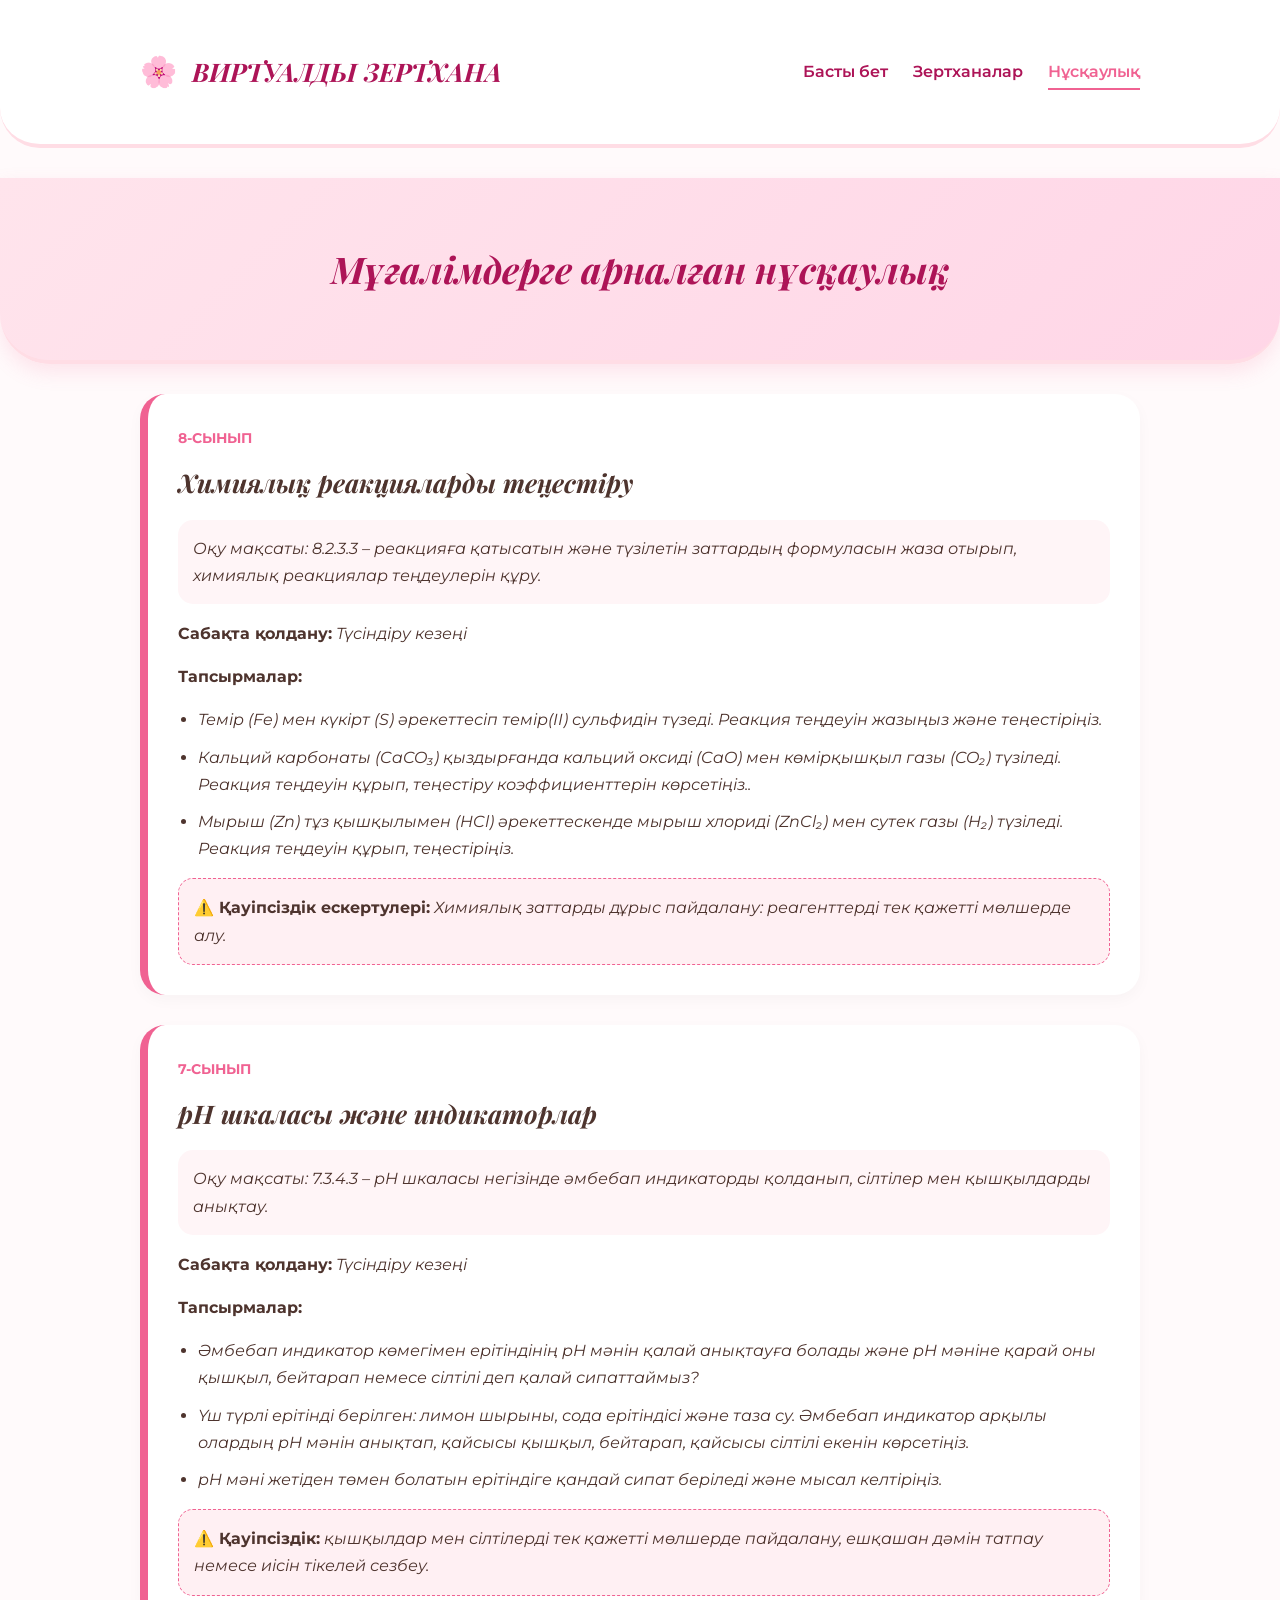
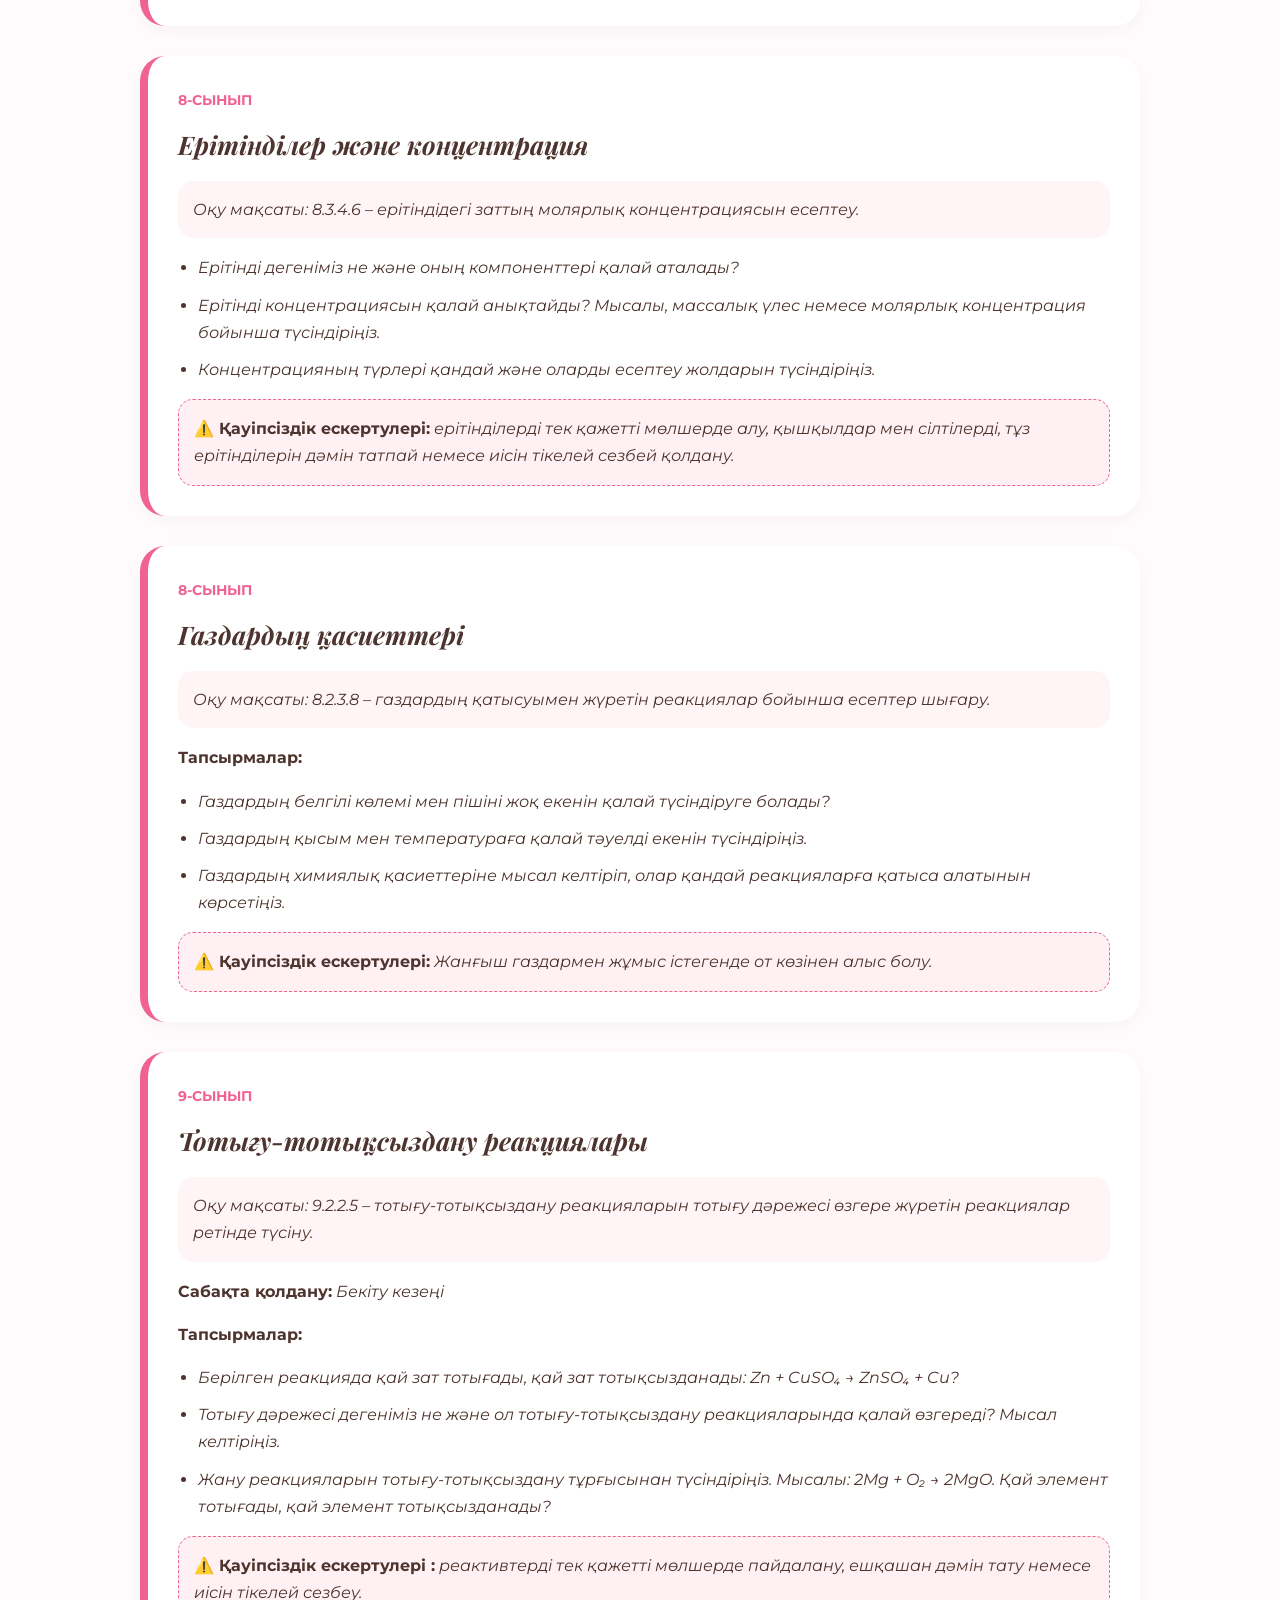
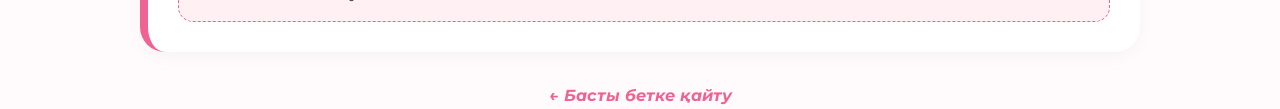
==== guide.html @ 5127b4e3 "Update guide.html" ====
<!DOCTYPE html>
<html lang="kk">
<head>
    <meta charset="UTF-8">
    <meta name="viewport" content="width=device-width, initial-scale=1.0">
    <title>Нұсқаулықтар | Айғаным Бақытжанқызы</title>
    <link href="https://fonts.googleapis.com/css2?family=Montserrat:ital,wght@0,400;1,400&family=Playfair+Display:ital,wght@1,700&display=swap" rel="stylesheet">
    <style>
        /* ПАСТЕЛЬДІ ТҮСТЕР */
        :root {
            --bg: #fffafb;
            --pink-light: #ffdde5;
            --pink-main: #f06292;
            --text: #4e342e;

    /* Батырмалар үшін қосылған айнымалылар */
    --dark-pink: #ad1457;
    --accent-pink: #f06292;
}
        

        body {
            font-family: 'Montserrat', sans-serif;
            background-color: var(--bg);
            color: var(--text);
            margin: 0;
            line-height: 1.7;
        }
        .container {
    width: 90%;
    max-width: 1000px;
    margin: 0 auto;
} /* <- бұл жабу керек еді */
/* ===== НҰСҚАУЛЫҚ БӨЛІМІ ===== */

.guide-hero {
    background: linear-gradient(135deg, #ffe4ec, #ffd6e7);
    padding: 60px 20px;
    text-align: center;
    border-radius: 0 0 50px 50px;
    box-shadow: 0 8px 20px rgba(240, 98, 146, 0.15);
}

.guide-hero h1 {
    font-family: 'Playfair Display', serif;
    font-style: italic;
    color: #ad1457;
    font-size: 2.3rem;
    margin: 0;
}
        header {
            text-align: center;
            padding: 40px 20px;
            background: white;
            border-bottom: 4px solid var(--pink-light);
            border-radius: 0 0 40px 40px;
            margin-bottom: 30px;
        }

        h1 {
            font-family: 'Playfair Display', serif;
            font-style: italic;
            color: var(--pink-main);
            font-size: 2.2rem;
            margin: 0;
        }
        /* ===== НАВИГАЦИЯ ===== */

.nav-menu {
    display: flex;
    gap: 25px;
}

.nav-menu a {
    text-decoration: none;
    color: #ad1457;
    font-weight: 600;
    position: relative;
    transition: 0.3s;
}

.nav-menu a:hover {
    color: #f06292;
}

.nav-menu a::after {
    content: "";
    position: absolute;
    left: 0;
    bottom: -5px;
    width: 0;
    height: 2px;
    background: #f06292;
    transition: 0.3s;
}

.nav-menu a:hover::after {
    width: 100%;
}

/* Актив бет */
.nav-menu a.active {
    color: #f06292;
}

.nav-menu a.active::after {
    width: 100%;
}

        .card {
            background: white;
            border-radius: 25px;
            padding: 30px;
            margin-bottom: 30px;
            box-shadow: 0 5px 15px rgba(0,0,0,0.03);
            border-left: 8px solid var(--pink-main);
        }

        .class-label {
            font-weight: bold;
            color: var(--pink-main);
            font-size: 0.9rem;
            text-transform: uppercase;
        }

        h2 {
            font-family: 'Playfair Display', serif;
            font-style: italic;
            margin: 10px 0;
            font-size: 1.6rem;
        }

        .info-block {
            background: #fff5f7;
            padding: 15px;
            border-radius: 15px;
            margin: 15px 0;
            font-style: italic;
        }

        ul { padding-left: 20px; }
        ul li { margin-bottom: 10px; font-style: italic; }

        .safety {
            background: #fff0f3;
            padding: 15px;
            border-radius: 15px;
            border: 1px dashed var(--pink-main);
            margin-top: 15px;
        }

        .btn-back {
            display: block;
            text-align: center;
            margin-top: 20px;
            color: var(--pink-main);
            text-decoration: none;
            font-weight: bold;
            font-style: italic;
        }
        /* БАТЫРМАЛАР СТИЛІ */
.btn {
    display: inline-block;
    padding: 12px 25px;
    border-radius: 50px;
    text-decoration: none;
    font-weight: bold;
    font-style: italic;
    transition: 0.3s;
    border: none;
    cursor: pointer;
}

.btn-primary {
    background-color: var(--dark-pink);
    color: white;
}

.btn-primary:hover {
    background-color: var(--accent-pink);
    box-shadow: 0 5px 15px rgba(244, 143, 177, 0.4);
}

.btn-outline {
    background-color: transparent;
    color: var(--dark-pink);
    border: 2px solid var(--accent-pink);
}

.btn-outline:hover {
    background-color: var(--accent-pink);
    color: white;
}

/* ИНФОРМАЦИЯЛЫҚ БЛОКТАР (Теория/Мақсаты) */
.info-box {
    background: #fff5f7;
    border-left: 5px solid var(--accent-pink);
    padding: 15px;
    margin: 15px 0;
    border-radius: 0 15px 15px 0;
    font-style: italic;
}

/* ФУТЕРДЕГІ СІЛТЕМЕЛЕР */
.footer-links {
    text-align: center;
    margin-top: 40px;
    padding-top: 20px;
    border-top: 1px solid #fce4ec;
}

.back-link {
    color: var(--dark-pink);
    text-decoration: none;
    font-weight: bold;
}
    </style>
</head>
<body>
     <header class="header">
    <div class="container">
        <div style="display:flex; justify-content:space-between; align-items:center;">
            
            <div style="display:flex; align-items:center; gap:15px;">
                <div style="font-size:30px;">🌸</div>
                <h2 style="color:#ad1457;">ВИРТУАЛДЫ ЗЕРТХАНА</h2>
            </div>

            <nav class="nav-menu">
               <a href="index.html">Басты бет</a>
                <a href="labs.html">Зертханалар</a>
                <a href="guide.html" class="active">Нұсқаулық</a>
            </nav>

        </div>
    </div>
</header>


    <header class="guide-hero">
    <h1>Мұғалімдерге арналған нұсқаулық</h1>
</header>


<div class="container">

    <div class="card">
        <span class="class-label">8-СЫНЫП</span>
        <h2>Химиялық реакцияларды теңестіру</h2>
        <div class="info-block">
            Оқу мақсаты: 8.2.3.3 – реакцияға қатысатын және түзілетін заттардың формуласын жаза отырып, химиялық реакциялар теңдеулерін құру.
        </div>
        <p><b>Сабақта қолдану:</b> <i>Түсіндіру кезеңі</i></p>
         <p><b>Тапсырмалар:</b> </p>
        <ul>
            <li>Темір (Fe) мен күкірт (S) әрекеттесіп темір(II) сульфидін түзеді. Реакция теңдеуін жазыңыз және теңестіріңіз.</li>
            <li>Кальций карбонаты (CaCO₃) қыздырғанда кальций оксиді (CaO) мен көмірқышқыл газы (CO₂) түзіледі. Реакция теңдеуін құрып, теңестіру коэффициенттерін көрсетіңіз..</li>
            <li>Мырыш (Zn) тұз қышқылымен (HCl) әрекеттескенде мырыш хлориді (ZnCl₂) мен сутек газы (H₂) түзіледі. Реакция теңдеуін құрып, теңестіріңіз.</li>
        </ul>
        <div class="safety">
            <b>⚠️ Қауіпсіздік ескертулері:</b> <i>Химиялық заттарды дұрыс пайдалану: реагенттерді тек қажетті мөлшерде алу.
</i>
        </div>
    </div>

    <div class="card">
        <span class="class-label">7-СЫНЫП</span>
        <h2>рН шкаласы және индикаторлар</h2>
        <div class="info-block">
            Оқу мақсаты: 7.3.4.3 – рН шкаласы негізінде әмбебап индикаторды қолданып, сілтілер мен қышқылдарды анықтау.
        </div>
        <p><b>Сабақта қолдану:</b> <i>Түсіндіру кезеңі</i></p>
         <p><b>Тапсырмалар:</b> </p>
        <ul>
            <li> Әмбебап индикатор көмегімен ерітіндінің рН мәнін қалай анықтауға болады және рН мәніне қарай оны қышқыл, бейтарап немесе сілтілі деп қалай сипаттаймыз?</li>
            <li>Үш түрлі ерітінді берілген: лимон шырыны, сода ерітіндісі және таза су. Әмбебап индикатор арқылы олардың рН мәнін анықтап, қайсысы қышқыл, бейтарап, қайсысы сілтілі екенін көрсетіңіз.</li>
            <li>pH мәні жетіден төмен болатын ерітіндіге қандай сипат беріледі және мысал келтіріңіз.</li>
        </ul>
        <div class="safety">
            <b>⚠️ Қауіпсіздік:</b> <i>қышқылдар мен сілтілерді тек қажетті мөлшерде пайдалану, ешқашан дәмін татпау немесе иісін тікелей сезбеу.</i>
        </div>
    </div>

    <div class="card">
        <span class="class-label">8-СЫНЫП</span>
        <h2>Ерітінділер және концентрация</h2>
        <div class="info-block">
            Оқу мақсаты: 8.3.4.6 – ерітіндідегі заттың молярлық концентрациясын есептеу.
        </div>
        <ul class="tasks">
            <li>Ерітінді дегеніміз не және оның компоненттері қалай аталады?</li>
            <li>Ерітінді концентрациясын қалай анықтайды? Мысалы, массалық үлес немесе молярлық концентрация бойынша түсіндіріңіз.</li>
            <li>Концентрацияның түрлері қандай және оларды есептеу жолдарын түсіндіріңіз.</li>
        </ul>
        <div class="safety">
            <b>⚠️ Қауіпсіздік ескертулері:</b> <i>ерітінділерді тек қажетті мөлшерде алу, қышқылдар мен сілтілерді, тұз ерітінділерін дәмін татпай немесе иісін тікелей сезбей қолдану.</i>
        </div>
    </div>

    <div class="card">
        <span class="class-label">8-СЫНЫП</span>
        <h2>Газдардың қасиеттері</h2>
        <div class="info-block">
            Оқу мақсаты: 8.2.3.8 – газдардың қатысуымен жүретін реакциялар бойынша есептер шығару.
        </div>
         <p><b>Тапсырмалар:</b> </p>
        <ul>
            <li>Газдардың белгілі көлемі мен пішіні жоқ екенін қалай түсіндіруге болады?</li>
            <li>Газдардың қысым мен температураға қалай тәуелді екенін түсіндіріңіз.</li>
             <li>Газдардың химиялық қасиеттеріне мысал келтіріп, олар қандай реакцияларға қатыса алатынын көрсетіңіз.</li>
        </ul>
        <div class="safety">
            <b>⚠️ Қауіпсіздік ескертулері:</b> <i>Жанғыш газдармен жұмыс істегенде от көзінен алыс болу.</i>
        </div>
    </div>

    <div class="card">
        <span class="class-label">9-СЫНЫП</span>
        <h2>Тотығу-тотықсыздану реакциялары</h2>
        <div class="info-block">
            Оқу мақсаты: 9.2.2.5 – тотығу-тотықсыздану реакцияларын тотығу дәрежесі өзгере жүретін реакциялар ретінде түсіну.
        </div>
        <p><b>Сабақта қолдану:</b> <i>Бекіту кезеңі</i></p>
         <p><b>Тапсырмалар:</b> </p>
        <ul>
            <li>Берілген реакцияда қай зат тотығады, қай зат тотықсызданады: Zn + CuSO₄ → ZnSO₄ + Cu?</li>
            <li>Тотығу дәрежесі дегеніміз не және ол тотығу-тотықсыздану реакцияларында қалай өзгереді? Мысал келтіріңіз.</li>
            <li> Жану реакцияларын тотығу-тотықсыздану тұрғысынан түсіндіріңіз. Мысалы: 2Mg + O₂ → 2MgO. Қай элемент тотығады, қай элемент тотықсызданады?</li>
        </ul>
        <div class="safety">
            <b>⚠️ Қауіпсіздік ескертулері :</b> <i>реактивтерді тек қажетті мөлшерде пайдалану, ешқашан дәмін тату немесе иісін тікелей сезбеу.
</i>
        </div>
    </div>

    <a href="index.html" class="btn-back">← Басты бетке қайту</a>
</div>

</body>
</html>
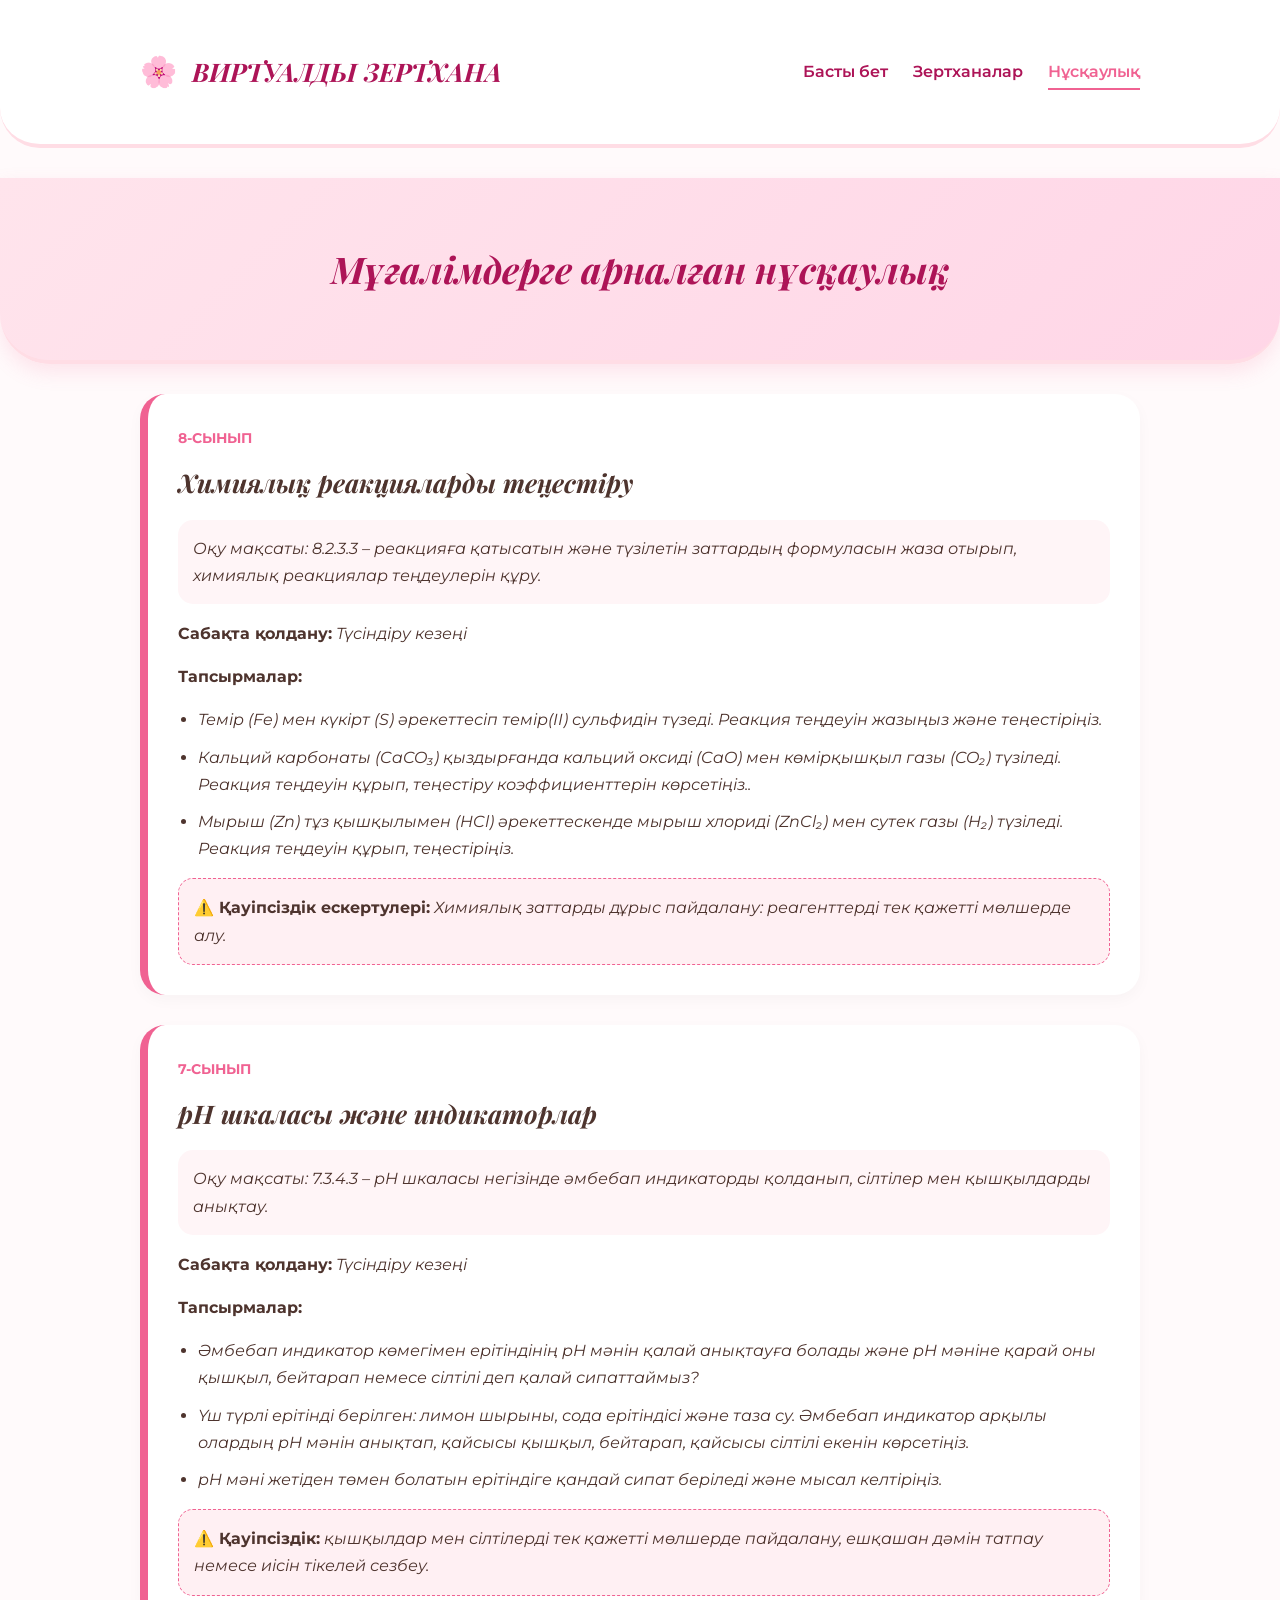
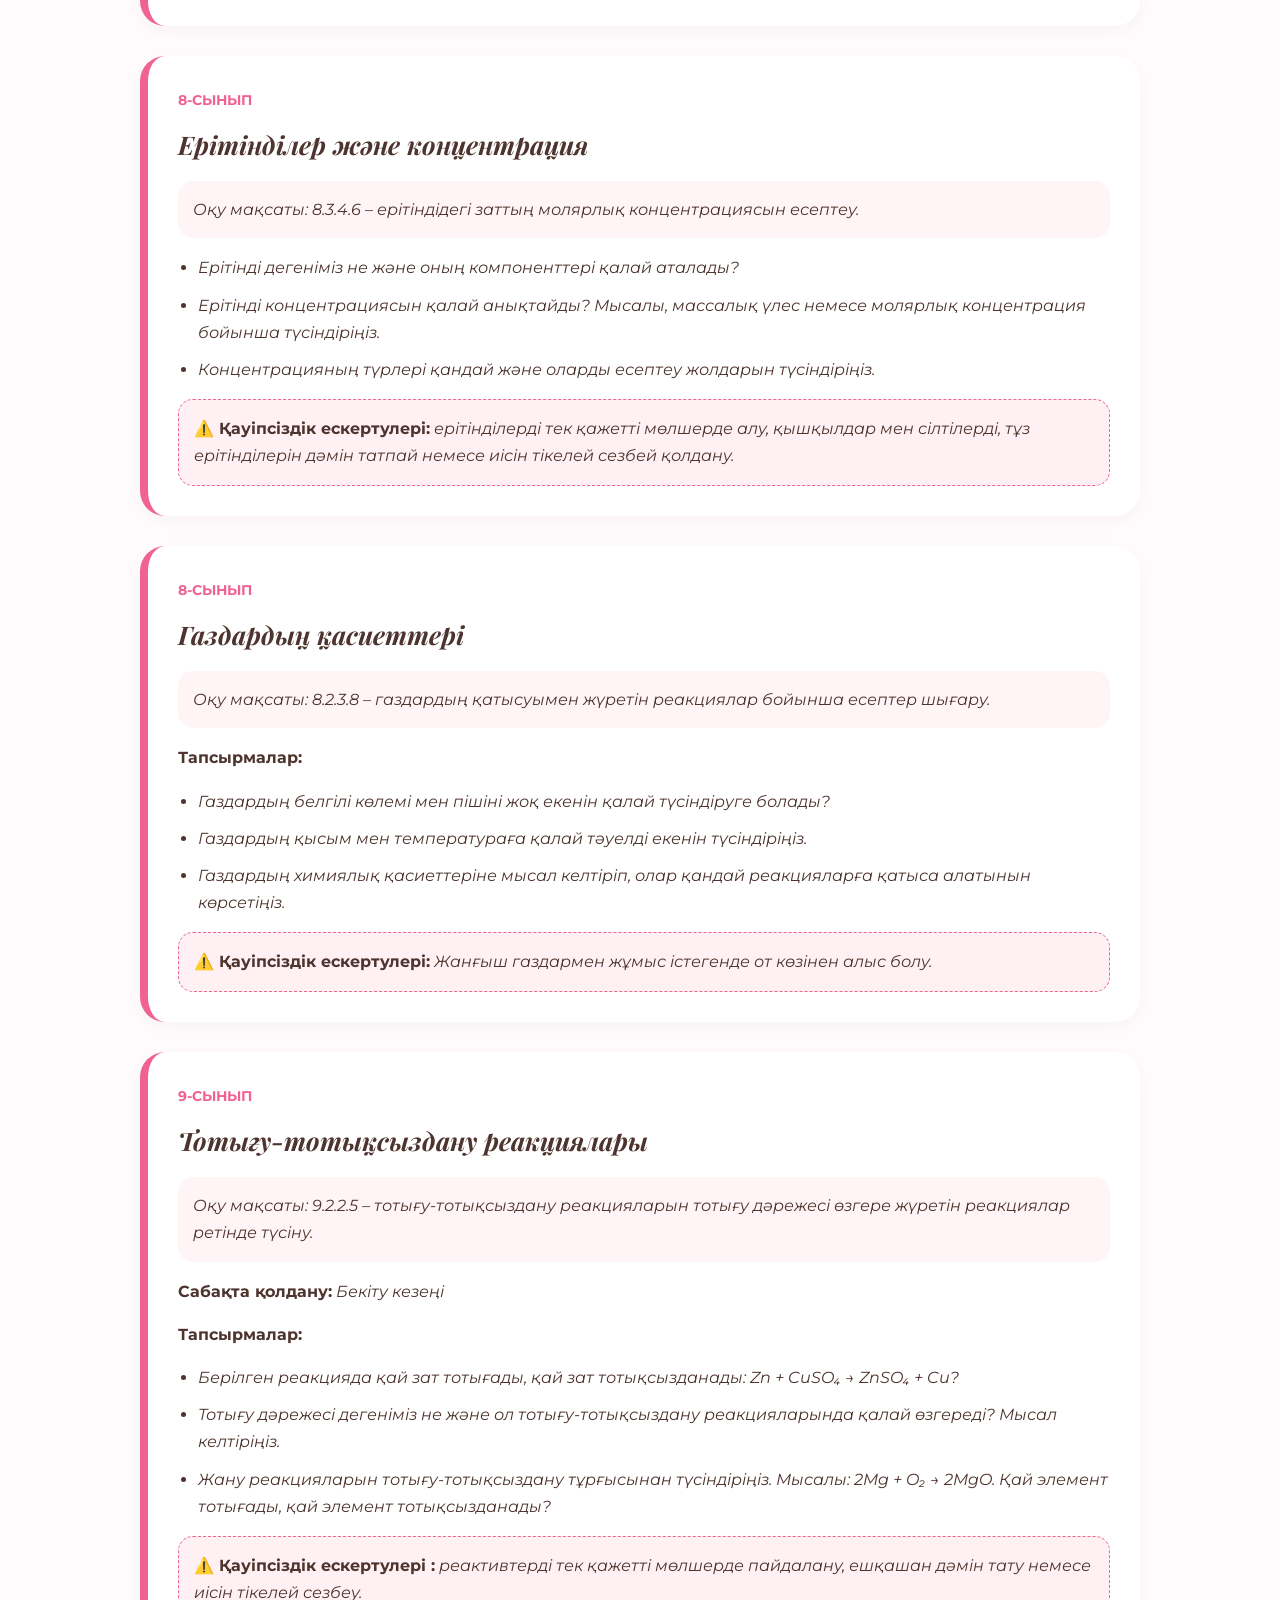
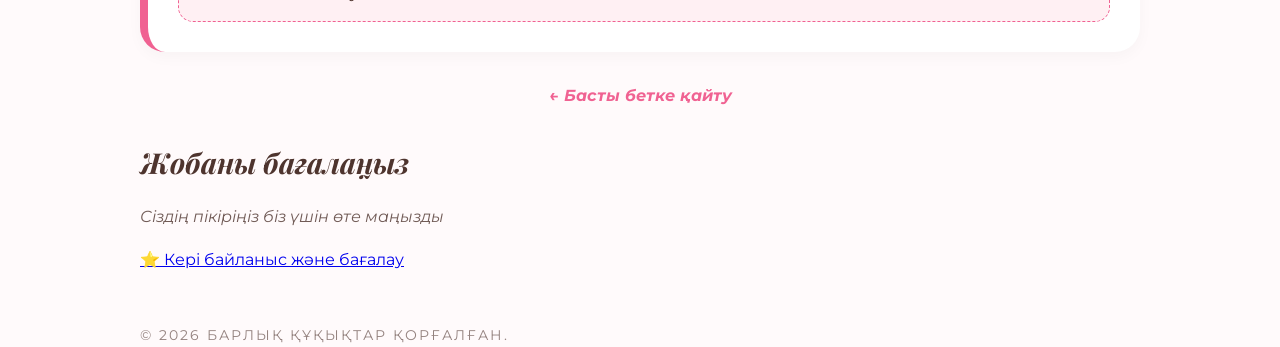
==== commit 56fc09a9: "Update guide.html" ====
--- a/guide.html
+++ b/guide.html
@@ -336,6 +336,21 @@
 
     <a href="index.html" class="btn-back">← Басты бетке қайту</a>
 </div>
+     <footer class="footer">
+        <div class="container">
+            <h3 style="font-family: 'Playfair Display', serif; font-style: italic; font-size: 1.8rem; margin-bottom: 10px;">Жобаны бағалаңыз</h3>
+            <p style="opacity: 0.8; font-style: italic;">Сіздің пікіріңіз біз үшін өте маңызды</p>
+            
+            <a href="https://docs.google.com/forms/d/e/1FAIpQLSdao5ybHeBxNue6o_8O8LIFhLciQO0ARnVjFMlSSWI6SnOzFQ/viewform" 
+               class="btn-feedback" target="_blank">
+                ⭐ Кері байланыс және бағалау
+            </a>
+
+            <div style="margin-top: 50px; font-size: 0.85rem; opacity: 0.6; letter-spacing: 2px;">
+                © 2026 БАРЛЫҚ ҚҰҚЫҚТАР ҚОРҒАЛҒАН.
+            </div>
+        </div>
+    </footer>
 
 </body>
 </html>
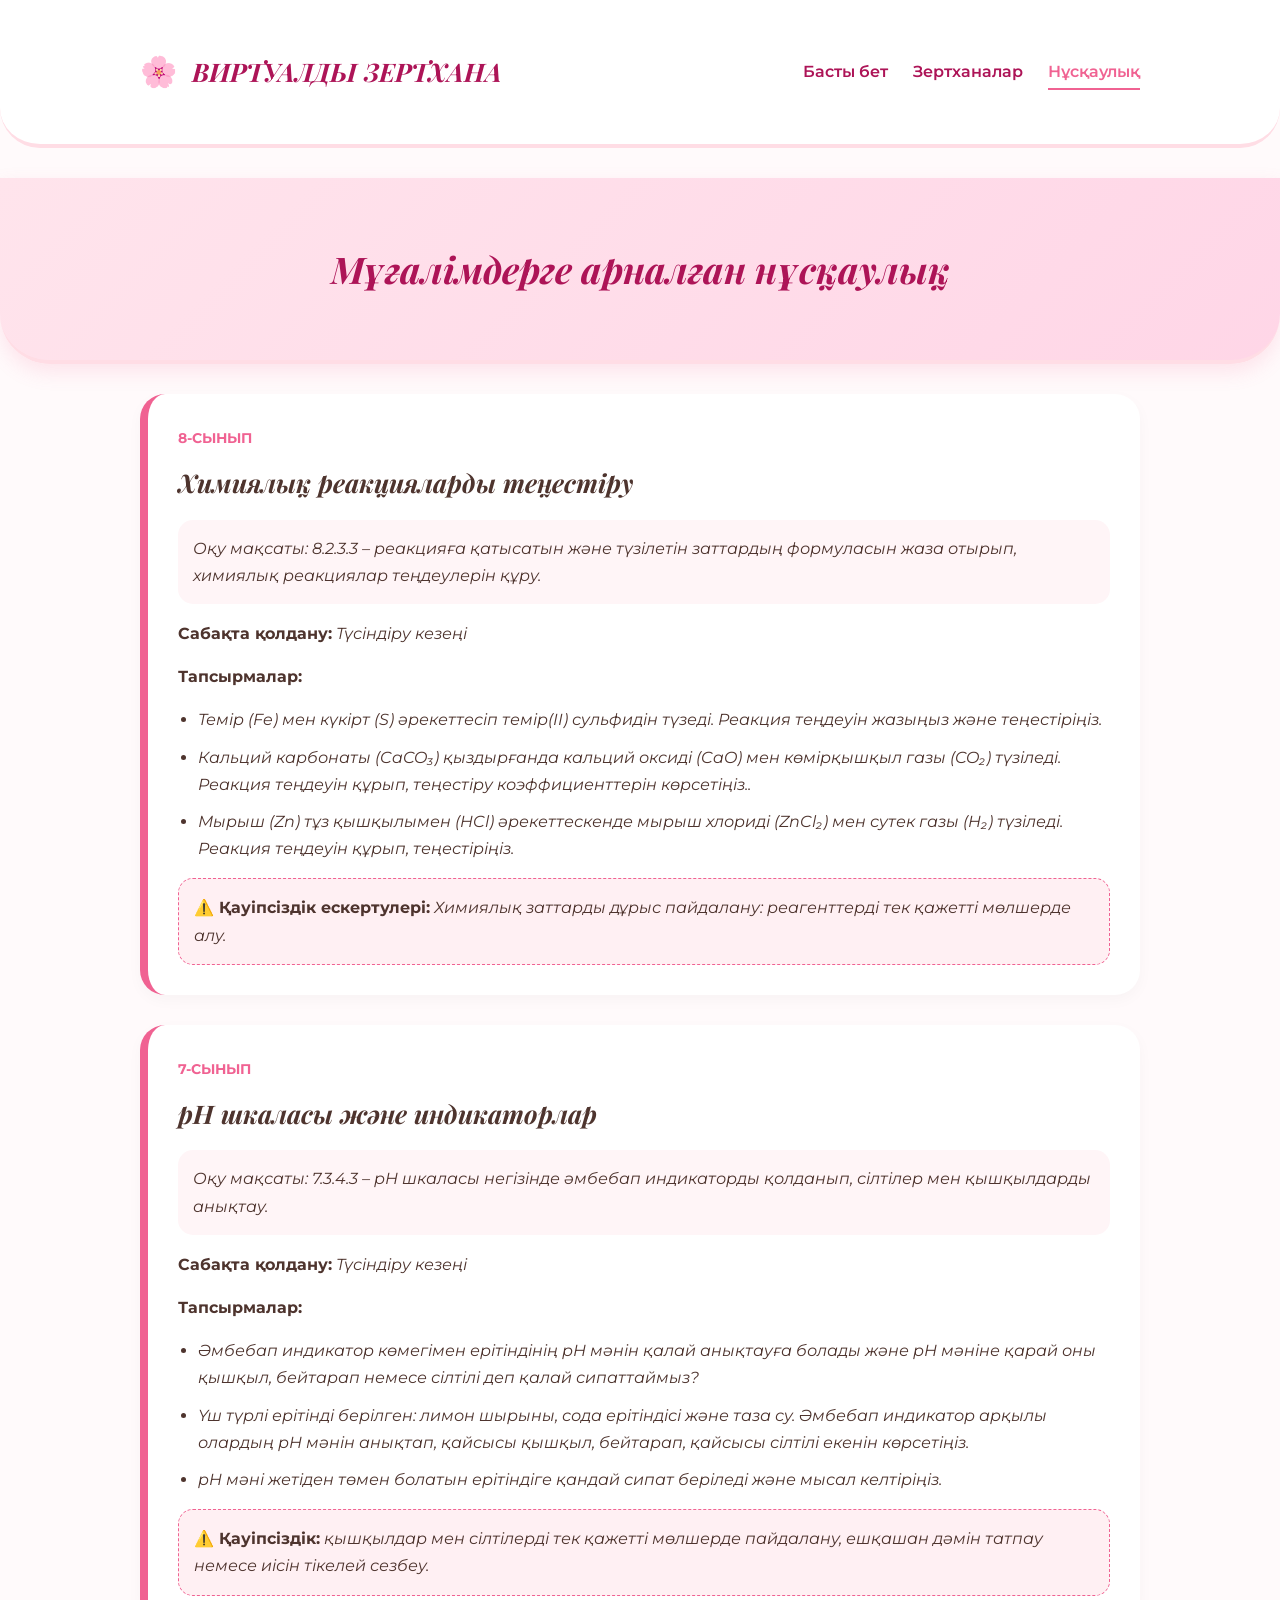
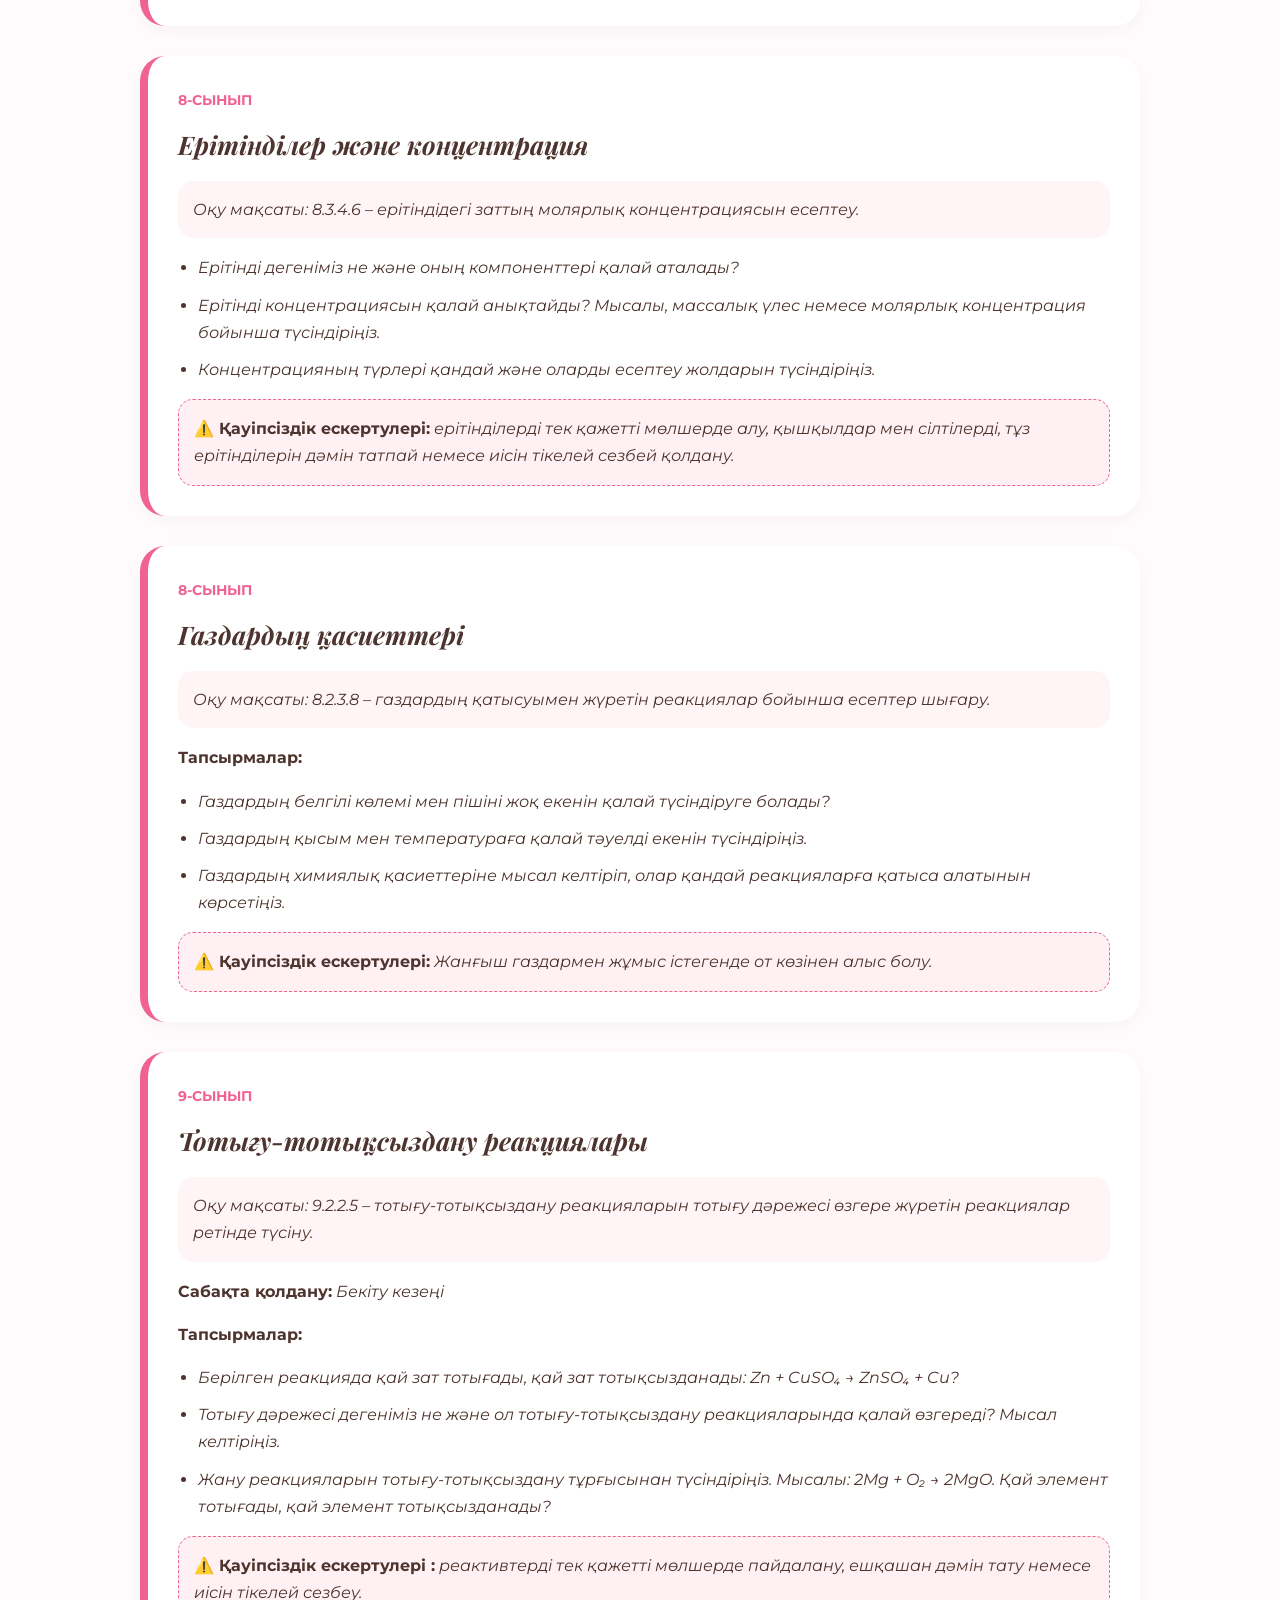
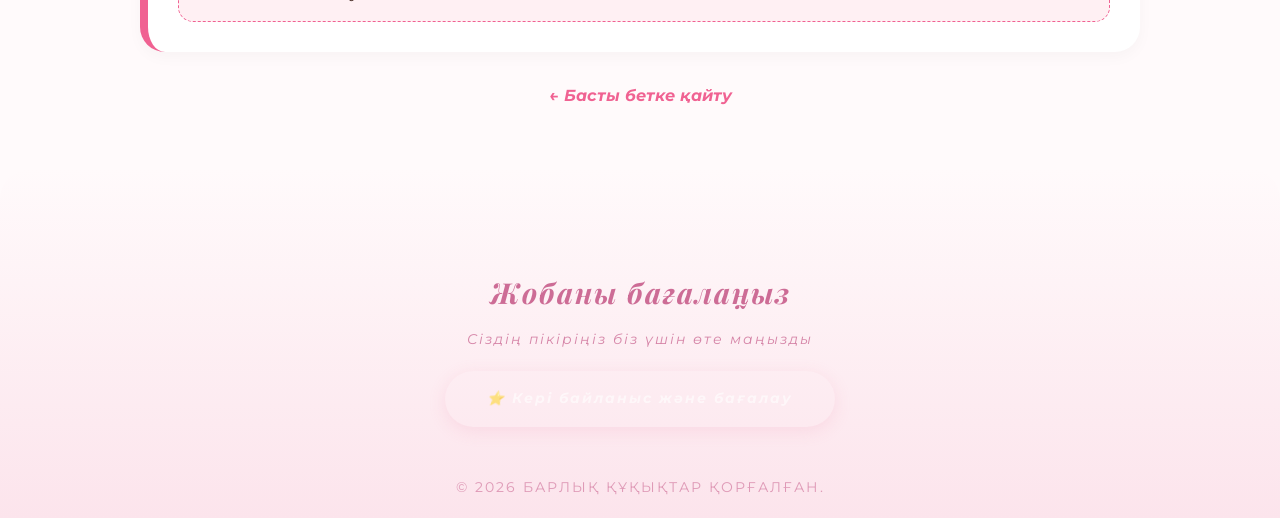
==== commit 0098754f: "Update guide.html" ====
--- a/guide.html
+++ b/guide.html
@@ -56,7 +56,57 @@
             border-radius: 0 0 40px 40px;
             margin-bottom: 30px;
         }
-
+.footer {
+    margin-top: 60px;
+    background: linear-gradient(180deg, #fffafb 0%, #fce4ec 100%); /* Сериялы пастельді фон */
+    color: var(--dark-pink); /* Мәтін түсі негізгі қызғылт */
+    padding: 50px 0 20px;
+    text-align: center;
+    border-radius: 30px 30px 0 0; /* Жоғарғы екі бұрыш сәл домалап тұрады */
+    font-family: 'Montserrat', sans-serif;
+    line-height: 1.6;
+}
+
+.footer h3 {
+    font-family: 'Playfair Display', serif;
+    font-style: italic;
+    font-size: 1.8rem;
+    margin-bottom: 10px;
+}
+
+.footer p {
+    font-style: italic;
+    opacity: 0.8;
+    margin-bottom: 20px;
+}
+
+.footer .btn-feedback {
+    display: inline-block;
+    background-color: var(--primary-pink); /* Пастельді қызғылт */
+    color: white;
+    padding: 15px 40px;
+    border-radius: 50px;
+    text-decoration: none;
+    font-weight: bold;
+    font-style: italic;
+    box-shadow: 0 4px 15px rgba(244, 143, 177, 0.3);
+    transition: all 0.3s ease;
+    border: 2px solid transparent;
+}
+
+.footer .btn-feedback:hover {
+    background-color: white;
+    color: var(--dark-pink);
+    border: 2px solid var(--primary-pink);
+    transform: translateY(-3px);
+}
+
+.footer div {
+    margin-top: 50px;
+    font-size: 0.85rem;
+    opacity: 0.6;
+    letter-spacing: 2px;
+}
         h1 {
             font-family: 'Playfair Display', serif;
             font-style: italic;
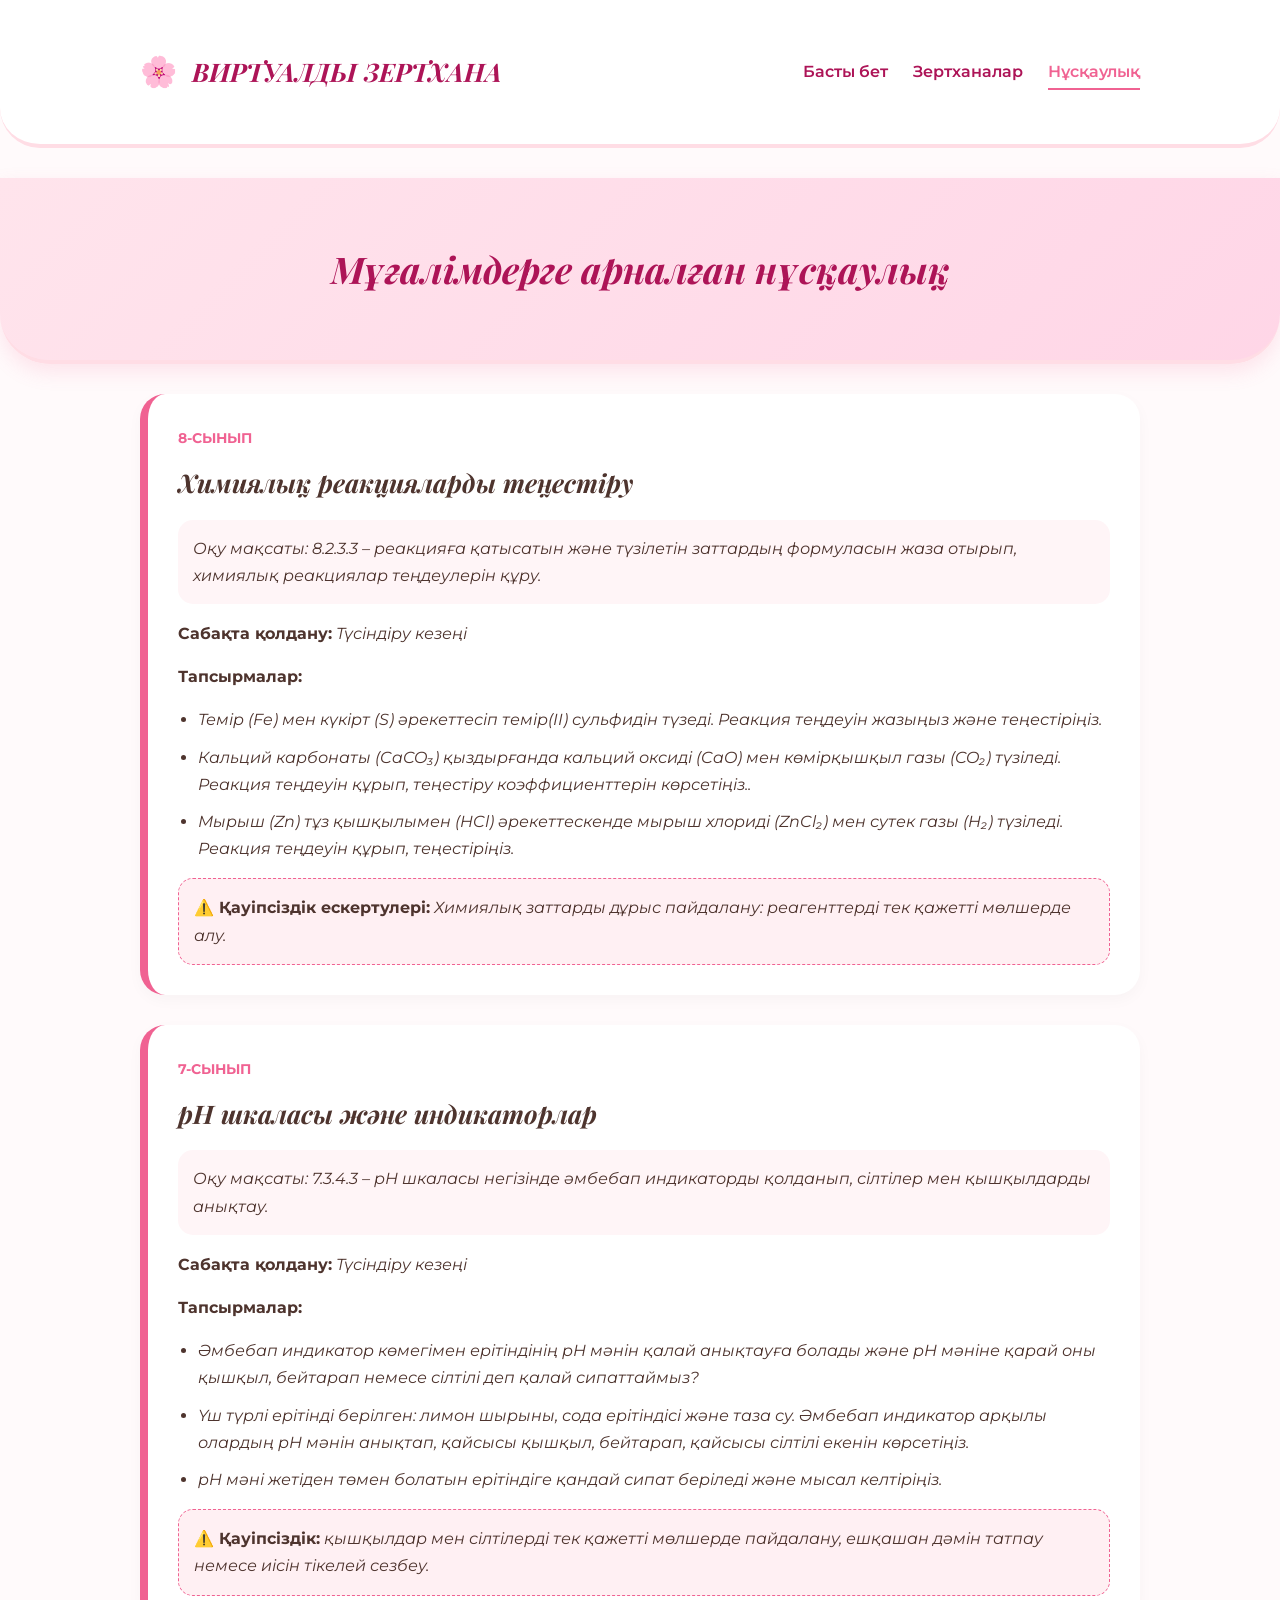
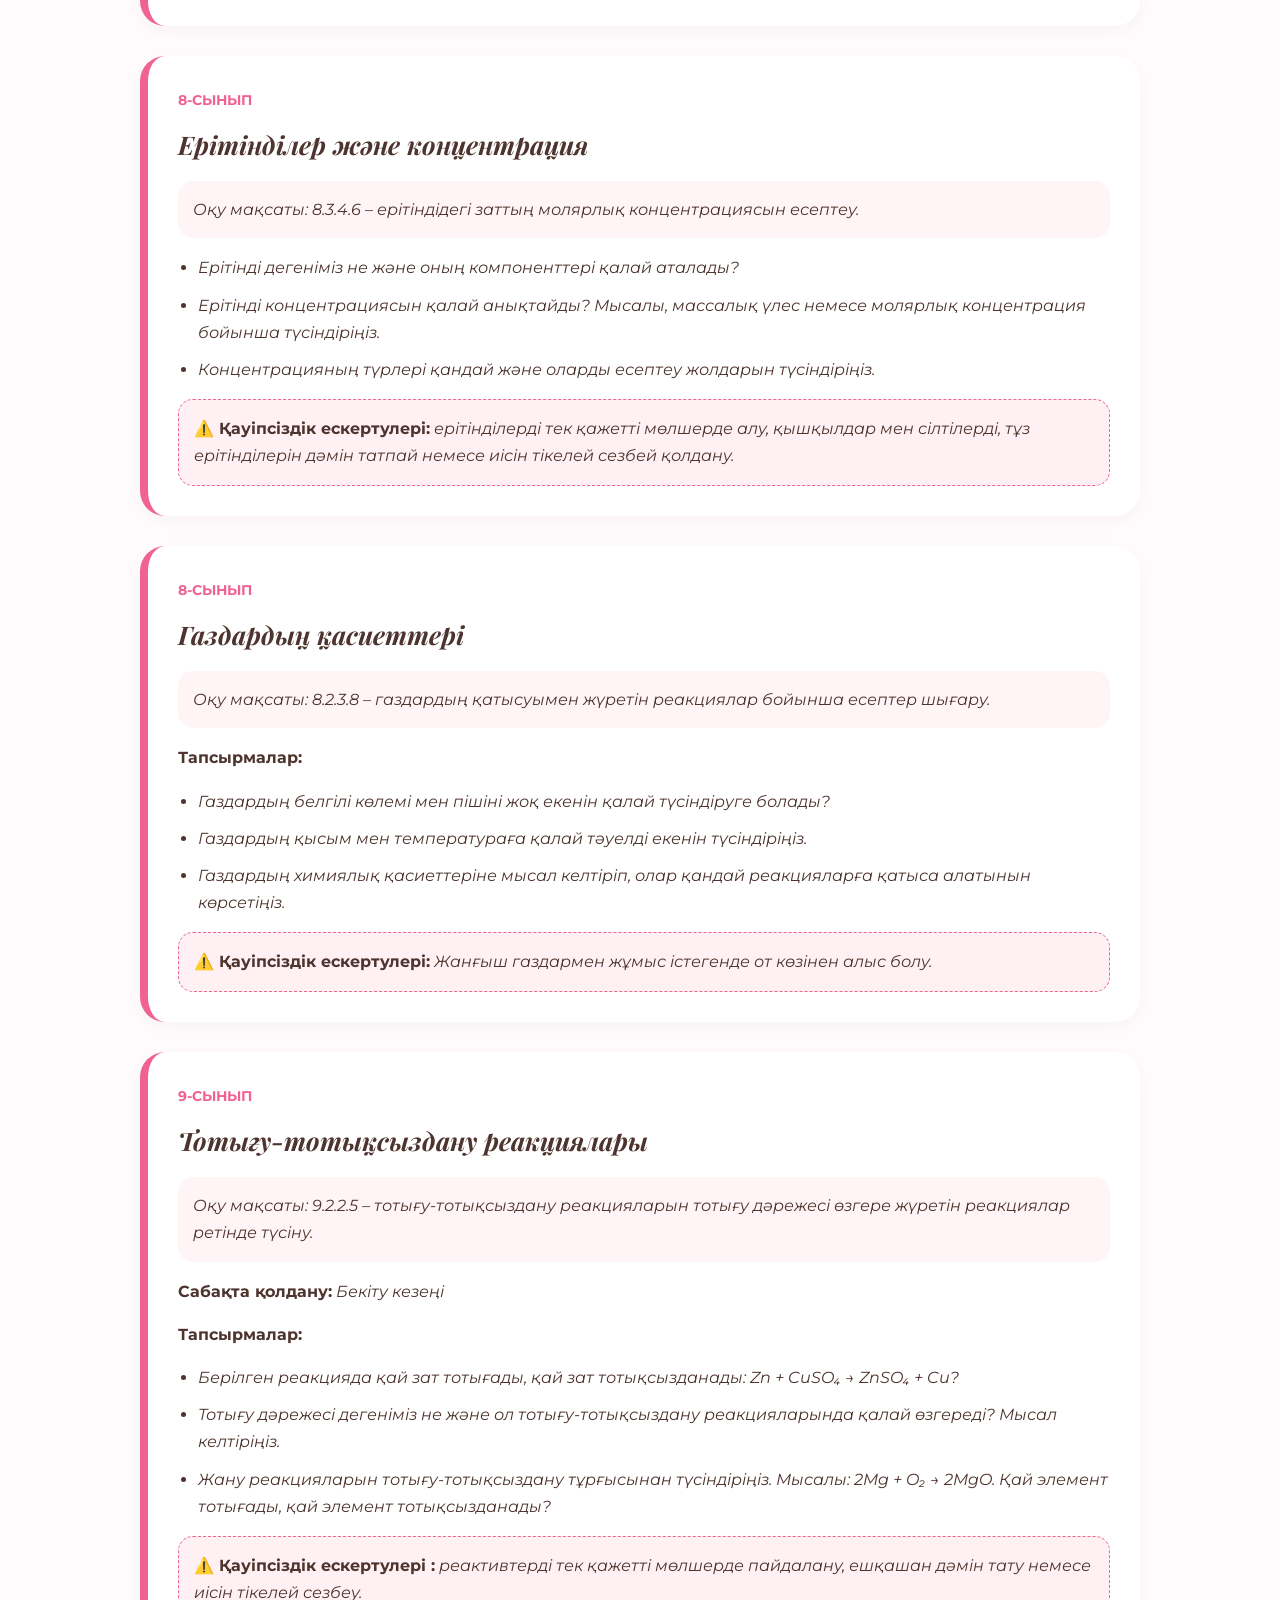
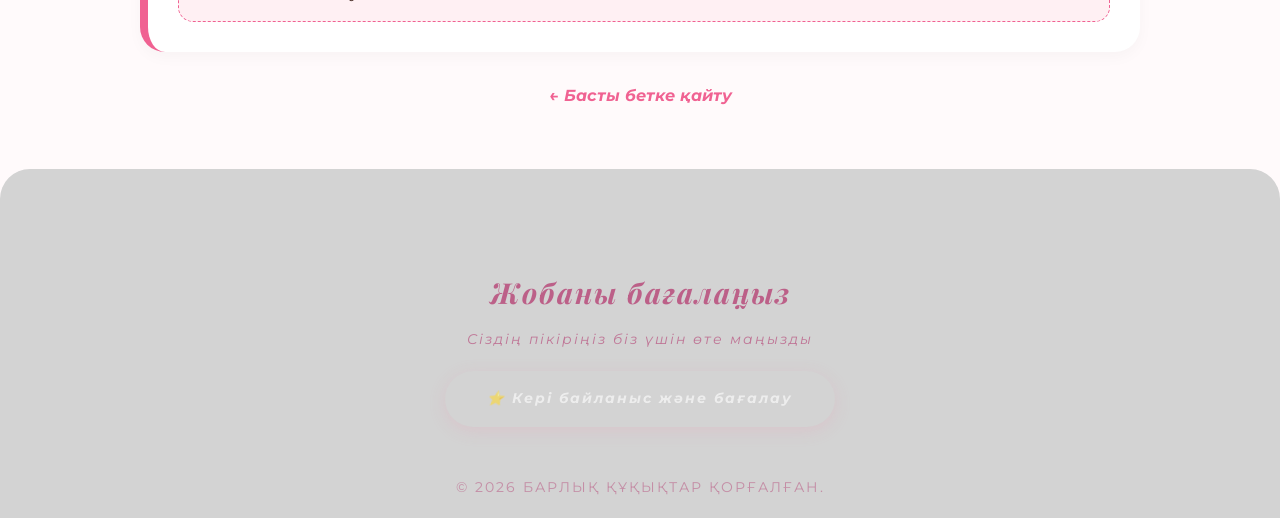
==== commit 4dde5895: "Update guide.html" ====
--- a/guide.html
+++ b/guide.html
@@ -58,7 +58,7 @@
         }
 .footer {
     margin-top: 60px;
-    background: linear-gradient(180deg, #fffafb 0%, #fce4ec 100%); /* Сериялы пастельді фон */
+    background-color: #d3d3d3; /* Ашық сұр фон */
     color: var(--dark-pink); /* Мәтін түсі негізгі қызғылт */
     padding: 50px 0 20px;
     text-align: center;
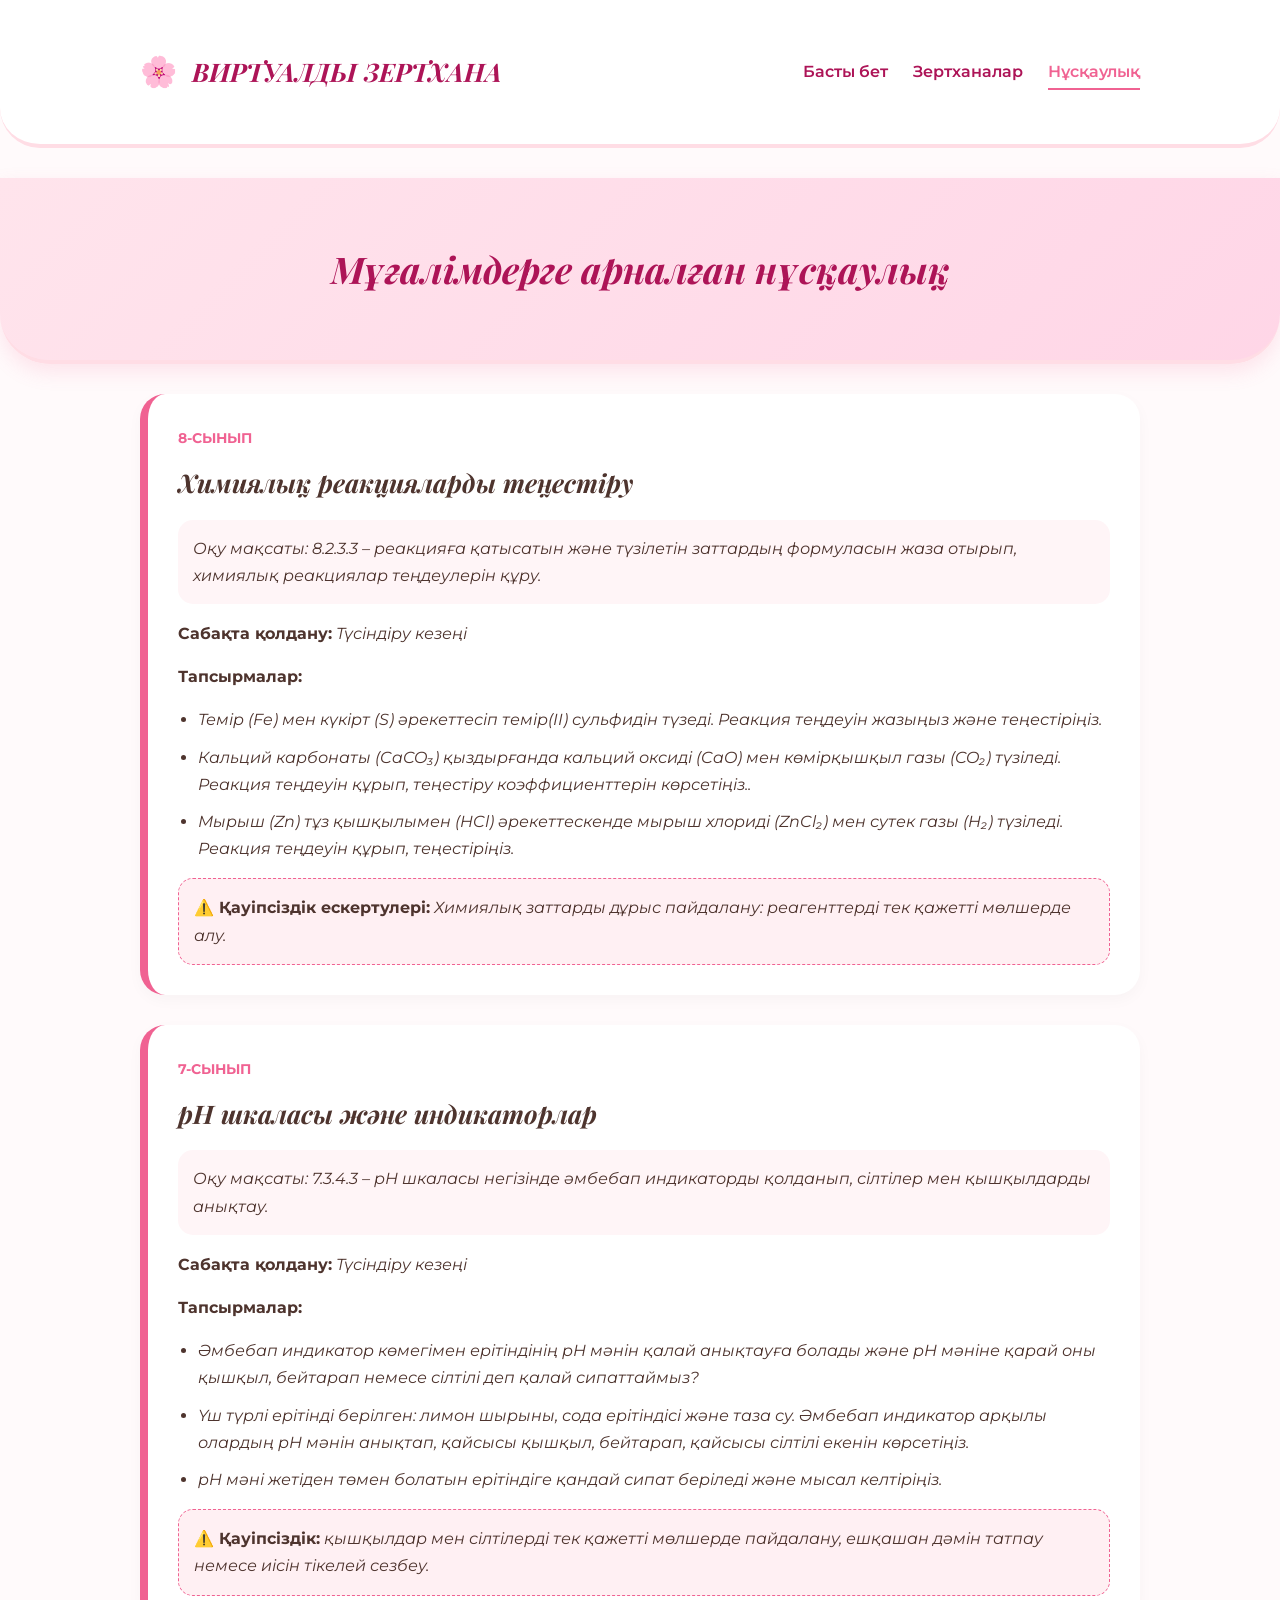
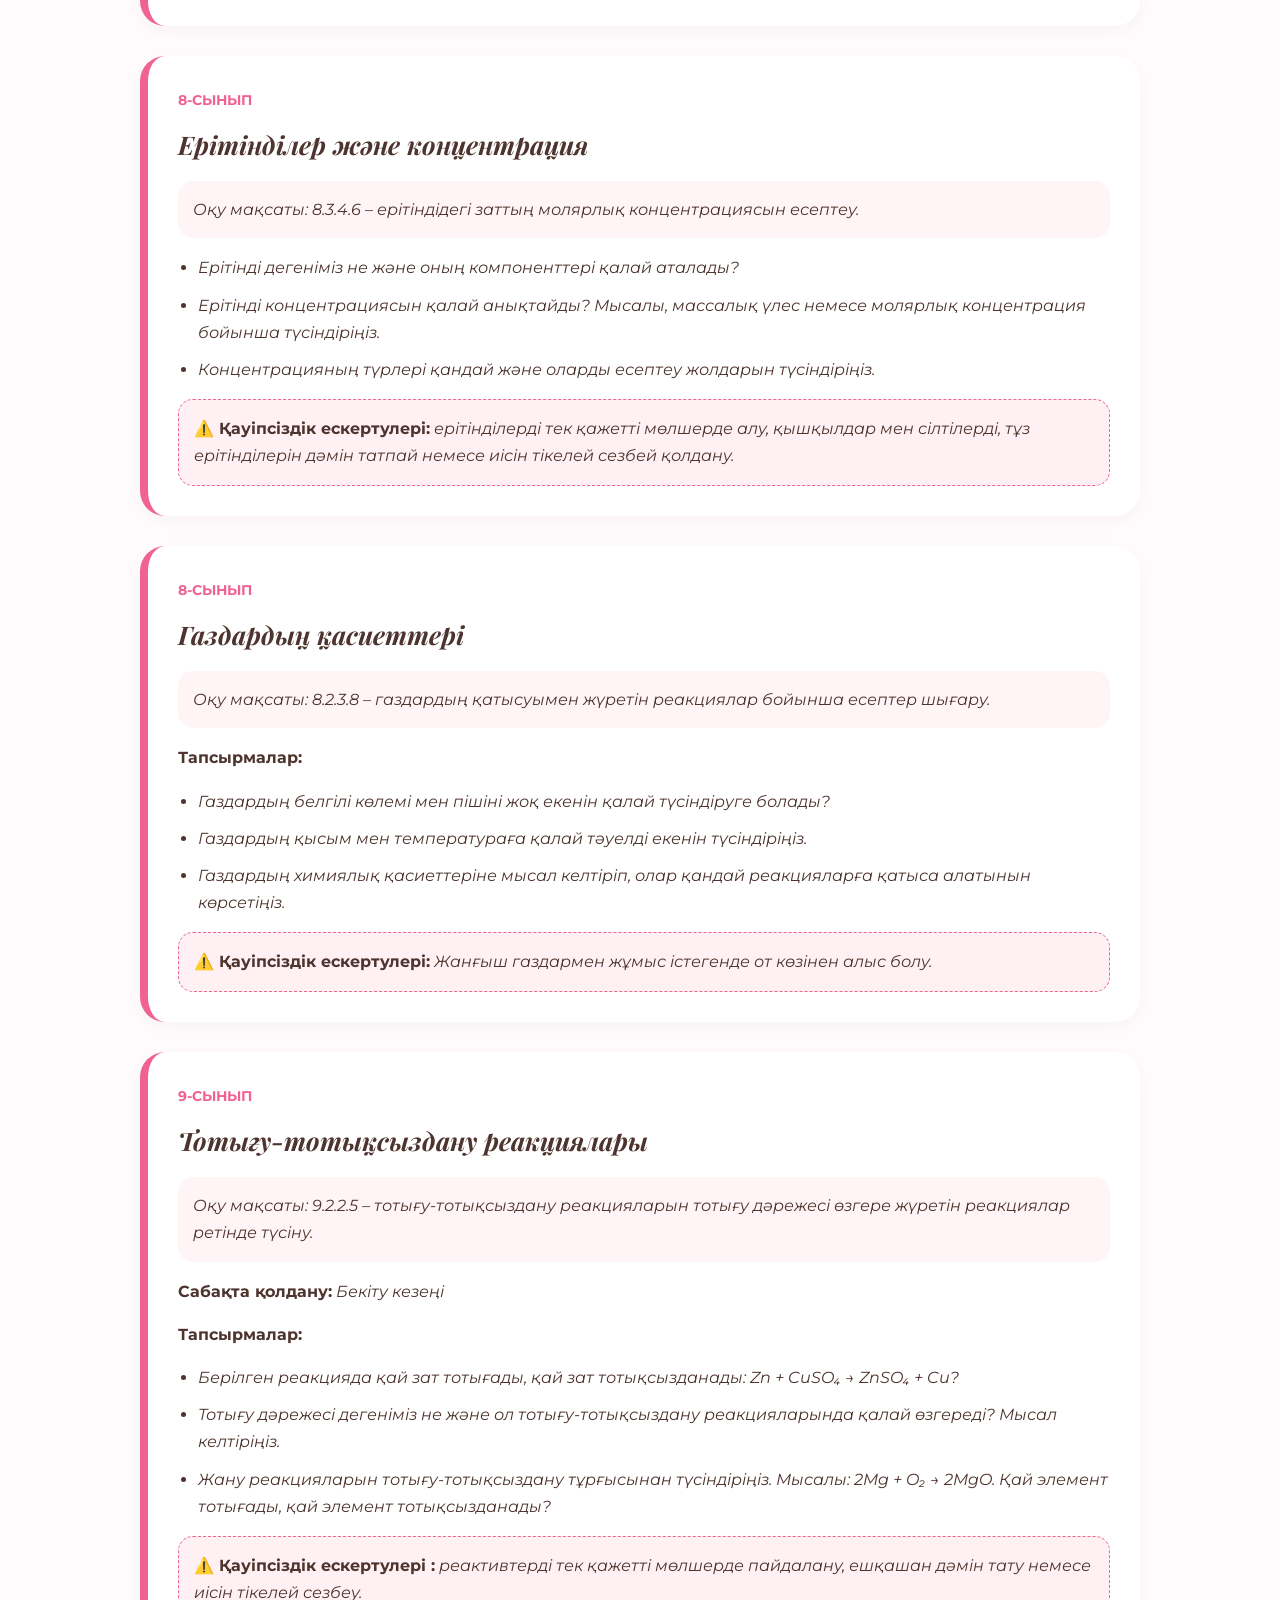
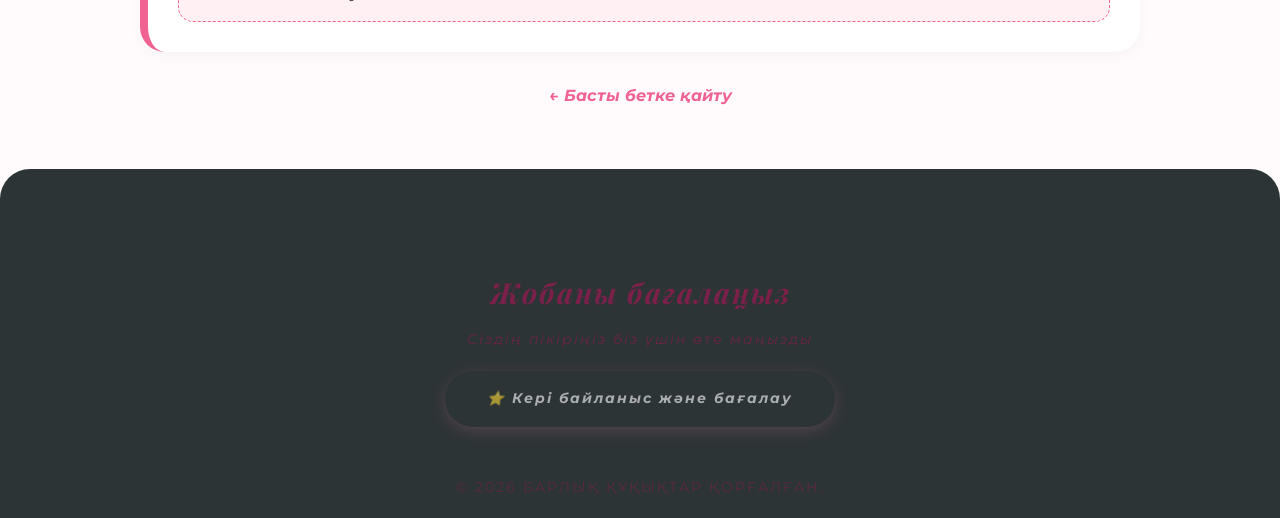
==== commit 62674c47: "Update guide.html" ====
--- a/guide.html
+++ b/guide.html
@@ -58,7 +58,7 @@
         }
 .footer {
     margin-top: 60px;
-    background-color: #d3d3d3; /* Ашық сұр фон */
+    background-color: #2d3436; /* Ашық сұр фон */
     color: var(--dark-pink); /* Мәтін түсі негізгі қызғылт */
     padding: 50px 0 20px;
     text-align: center;
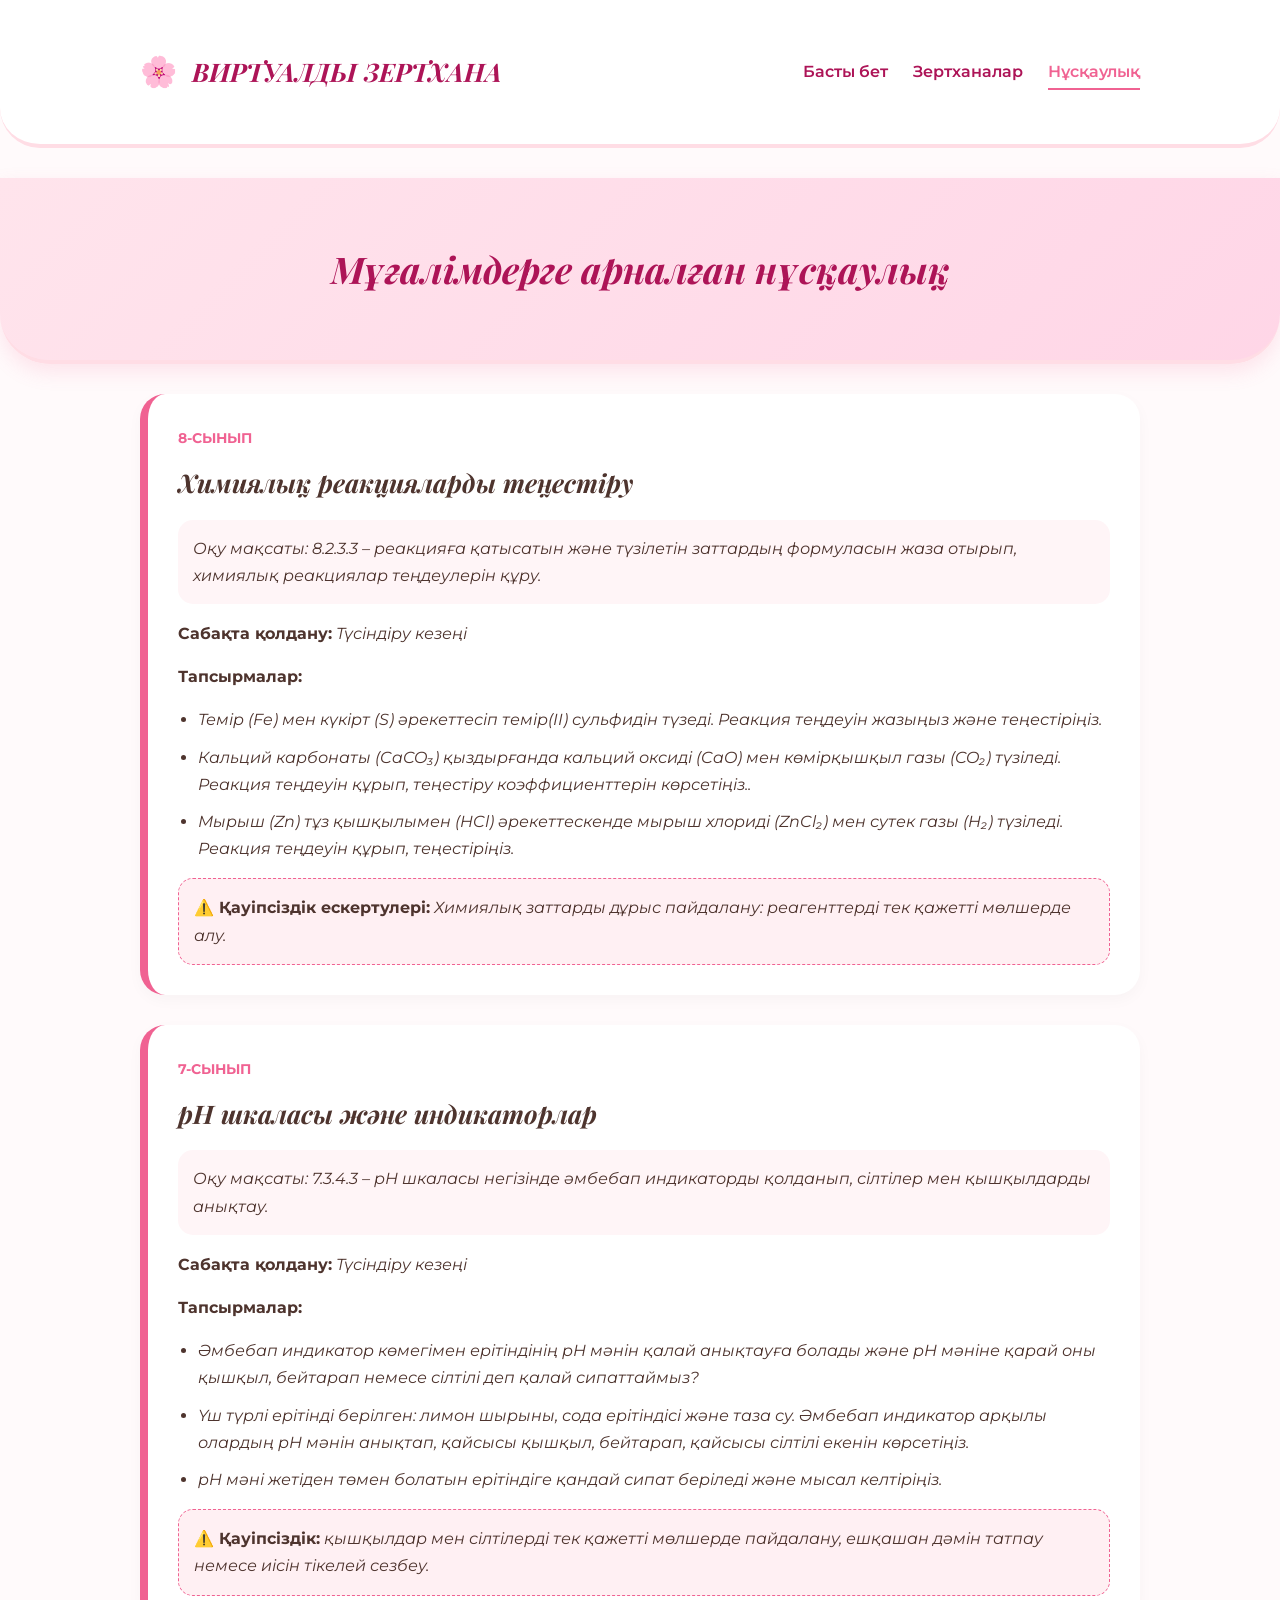
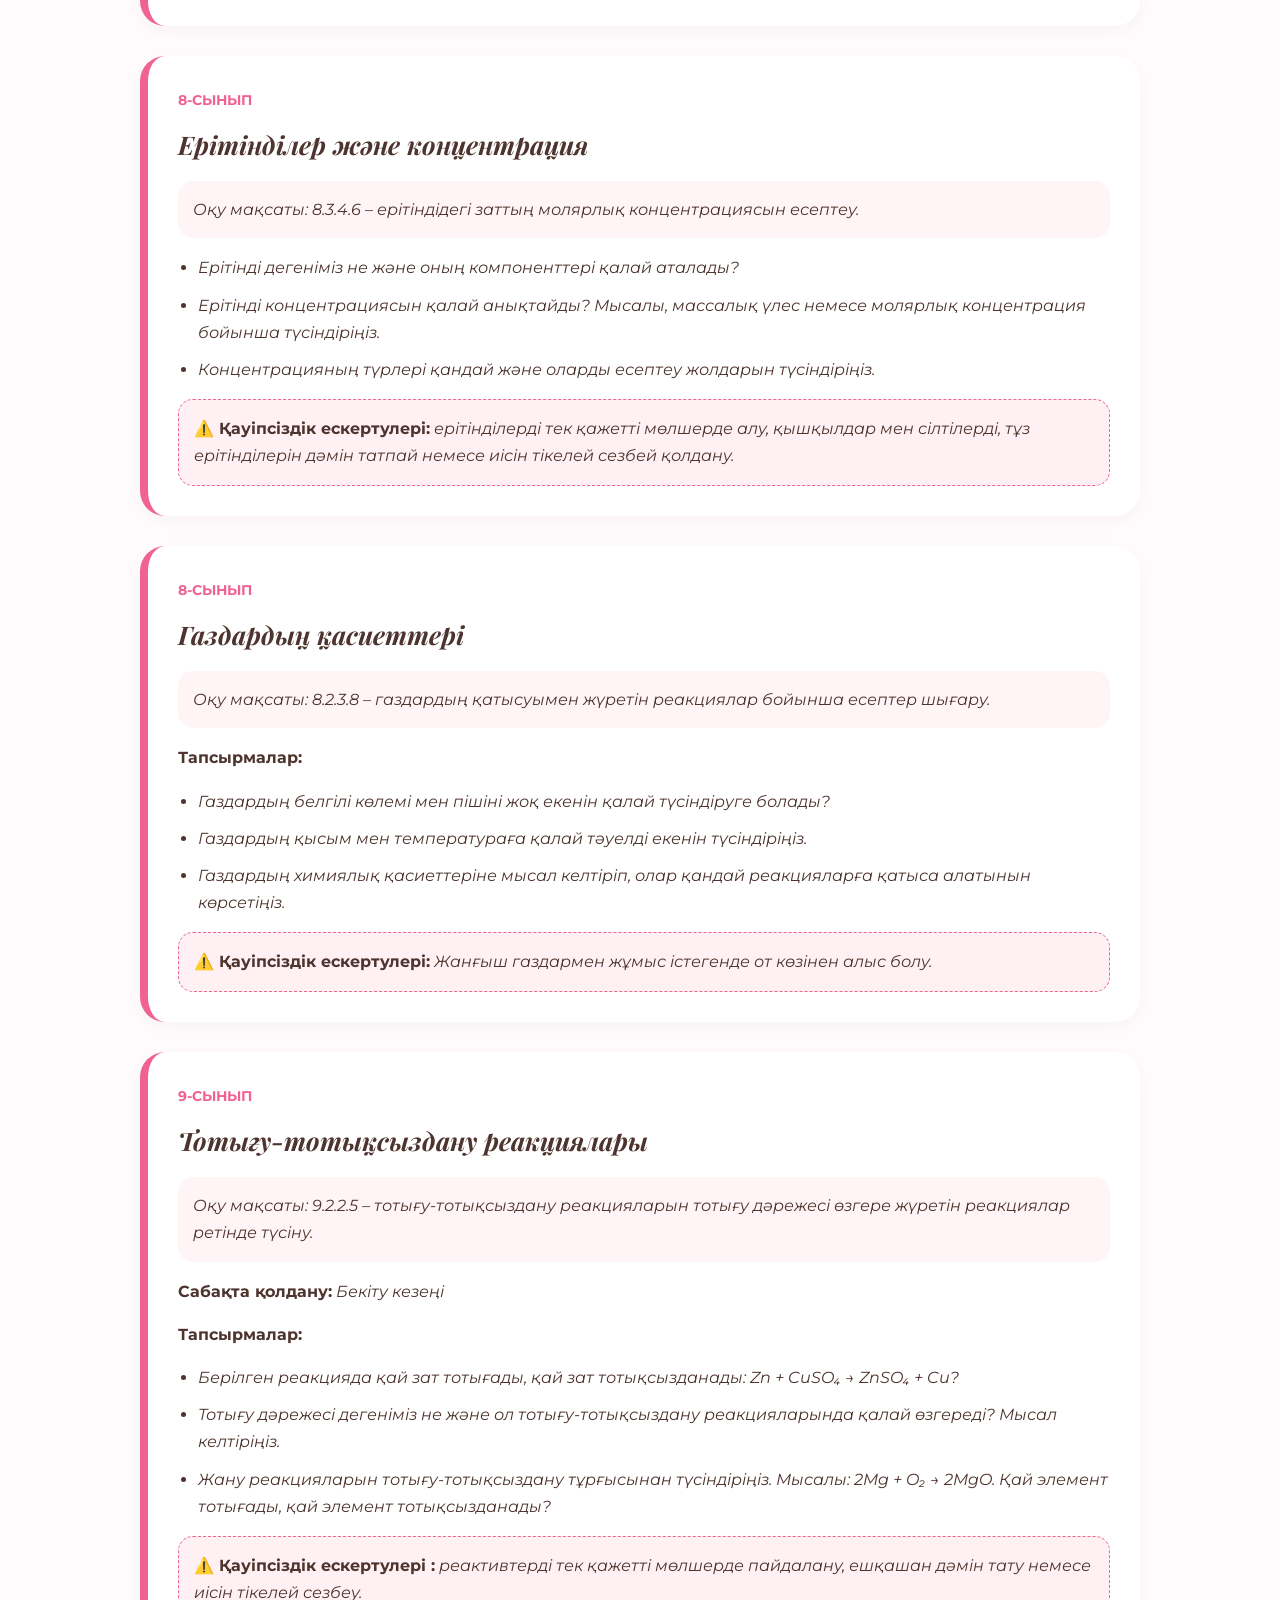
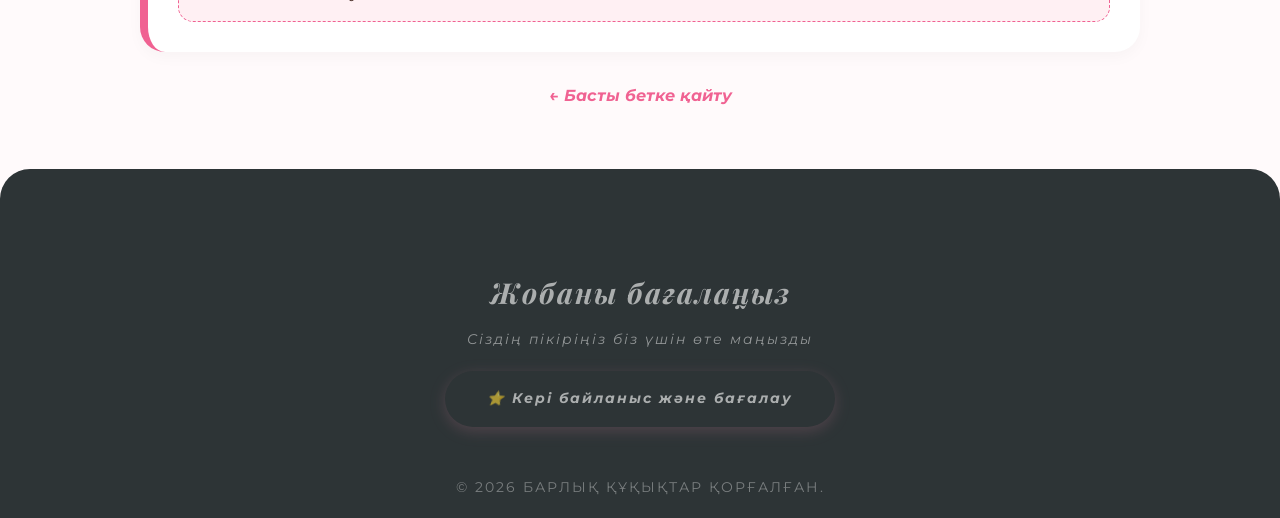
==== commit ed8a3cee: "Update guide.html" ====
--- a/guide.html
+++ b/guide.html
@@ -59,7 +59,7 @@
 .footer {
     margin-top: 60px;
     background-color: #2d3436; /* Ашық сұр фон */
-    color: var(--dark-pink); /* Мәтін түсі негізгі қызғылт */
+    color: white; /* Мәтін түсі негізгі қызғылт */
     padding: 50px 0 20px;
     text-align: center;
     border-radius: 30px 30px 0 0; /* Жоғарғы екі бұрыш сәл домалап тұрады */
@@ -96,7 +96,7 @@
 
 .footer .btn-feedback:hover {
     background-color: white;
-    color: var(--dark-pink);
+    color: white;
     border: 2px solid var(--primary-pink);
     transform: translateY(-3px);
 }
@@ -110,7 +110,7 @@
         h1 {
             font-family: 'Playfair Display', serif;
             font-style: italic;
-            color: var(--pink-main);
+            color: white;
             font-size: 2.2rem;
             margin: 0;
         }
